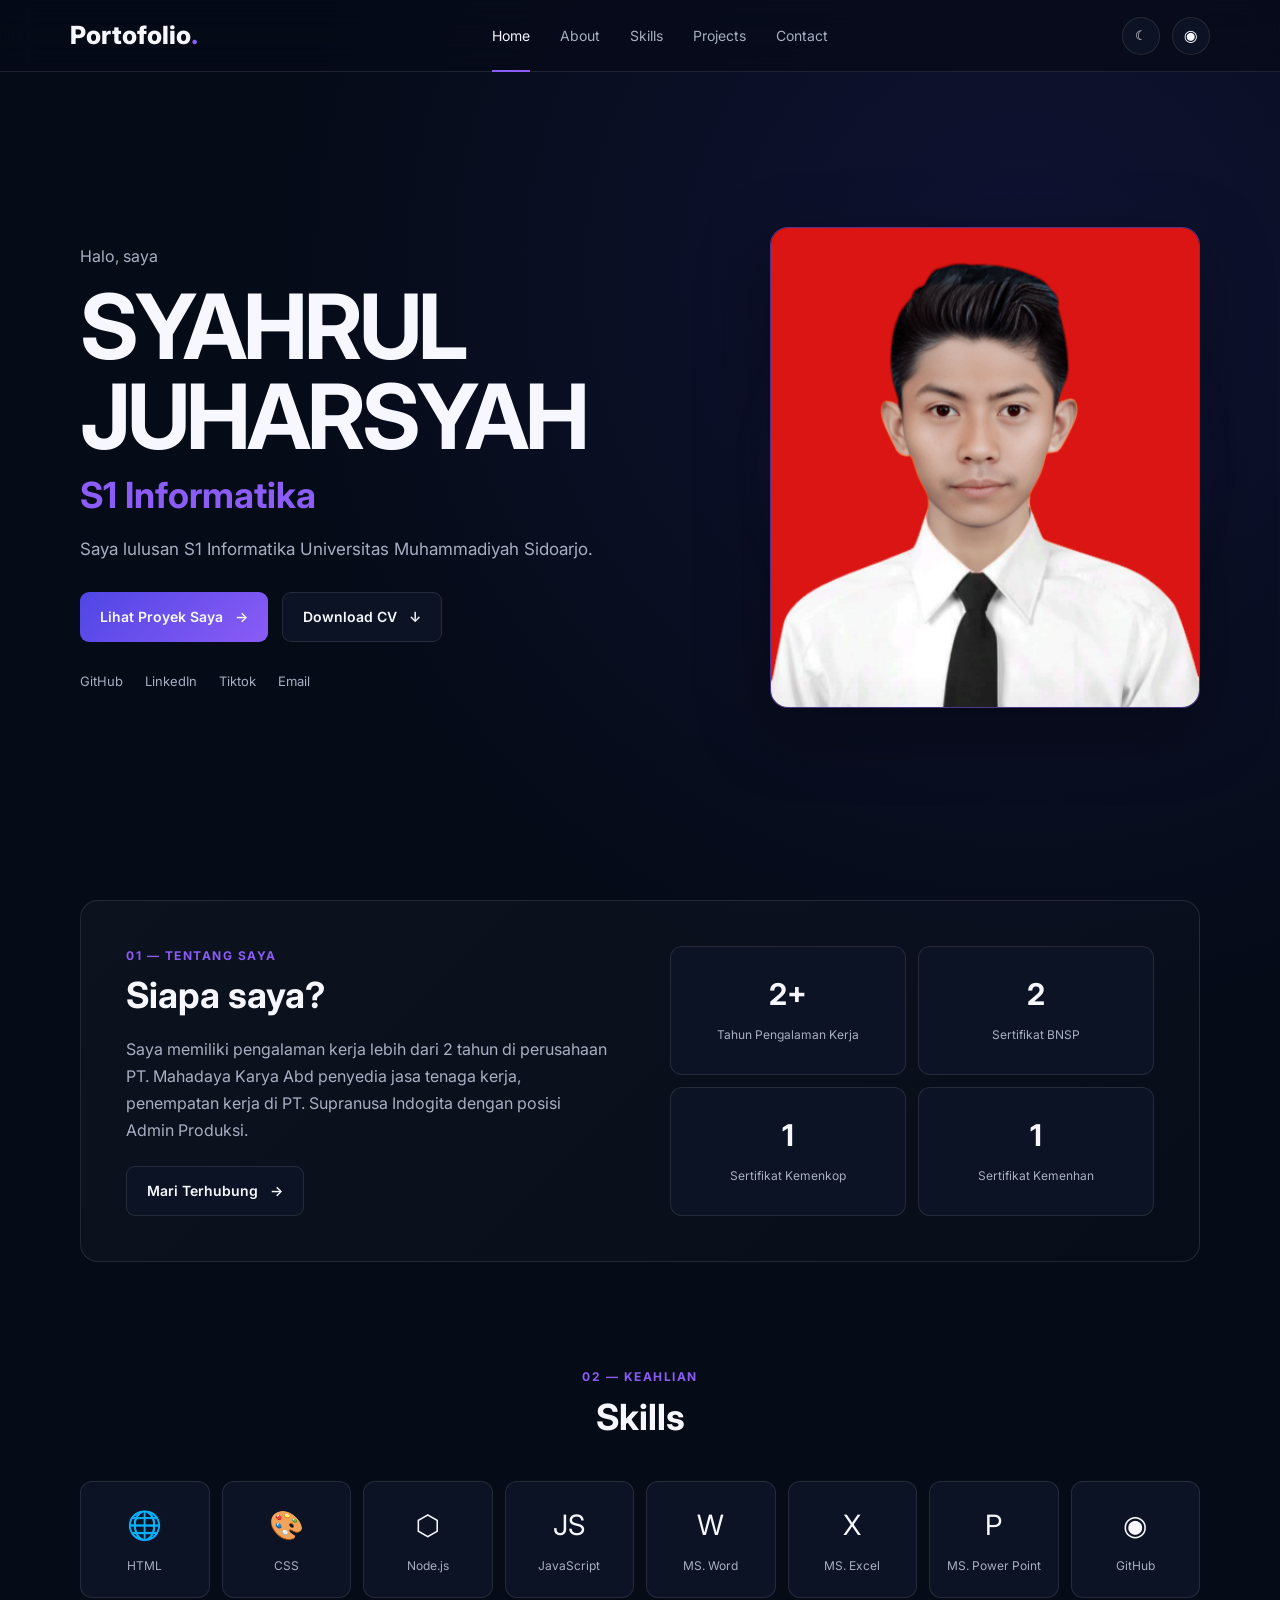
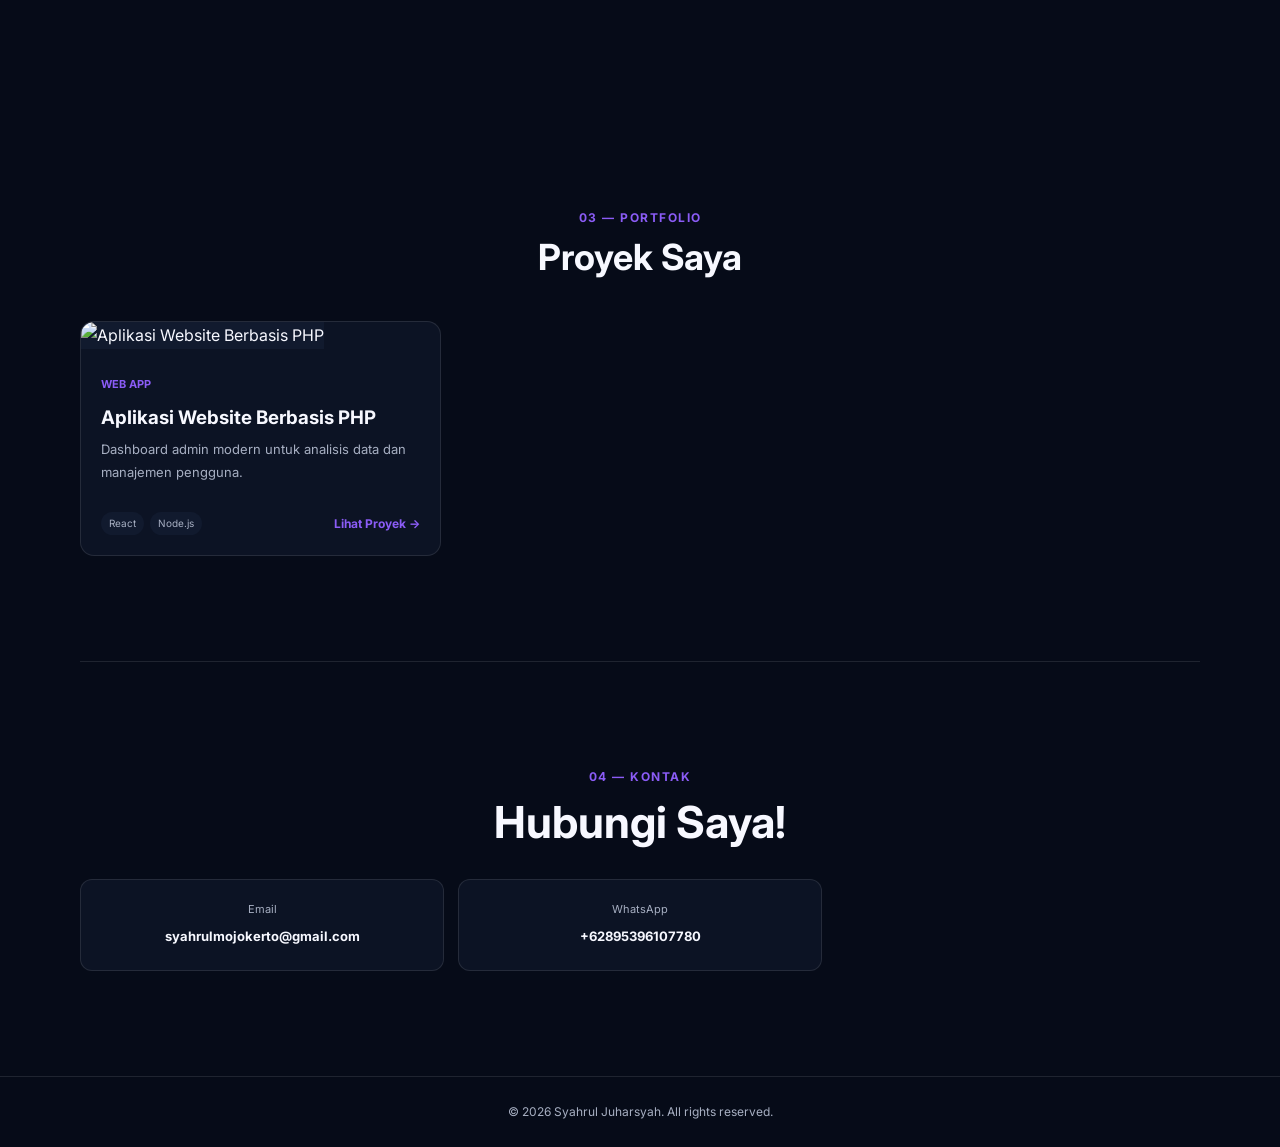
==== index.html @ e7a4976a "Update index.html" ====
<!DOCTYPE html>
<html lang="id">
<head>
  <meta charset="UTF-8">
  <meta name="viewport" content="width=device-width, initial-scale=1.0">
  <meta name="description" content="Portfolio pribadi Krian - Web Developer">
  <title>Syahrul Juharsyah — Portofolio</title>
  <link rel="stylesheet" href="style.css">
  <link rel="icon" href="assets/Photoroom-20260727_205811.png" type="image/svg+xml">
</head>
<body>
  <header class="navbar">
    <a class="logo" href="#home">Portofolio<span>.</span></a>
    <nav id="nav">
      <a href="#home" class="active">Home</a>
      <a href="#about">About</a>
      <a href="#skills">Skills</a>
      <a href="#projects">Projects</a>
      <a href="#contact">Contact</a>
    </nav>
    <div class="nav-actions">
      <button id="themeToggle" aria-label="Ganti tema">☾</button>
      <a class="github-top" href="https://github.com/USERNAME" target="_blank" rel="noopener" aria-label="GitHub">◉</a>
      <button id="menuToggle" class="menu-toggle" aria-label="Buka menu">☰</button>
    </div>
  </header>

  <main>
    <section id="home" class="hero section">
      <div class="hero-copy reveal">
        <p class="eyebrow">Halo, saya</p>
        <h1>SYAHRUL JUHARSYAH</h1>
        <h2>S1 Informatika</h2>
        <p class="hero-text">
          Saya lulusan S1 Informatika Universitas Muhammadiyah Sidoarjo.
        </p>
        <div class="buttons">
          <a class="btn primary" href="#projects">Lihat Proyek Saya <span>→</span></a>
          <a class="btn" href="assets/CV.pdf" download>Download CV <span>↓</span></a>
        </div>
        <div class="socials">
          <a href="https://github.com/USERNAME" target="_blank" rel="noopener">GitHub</a>
          <a href="https://linkedin.com/in/USERNAME" target="_blank" rel="noopener">LinkedIn</a>
          <a href="https://www.tiktok.com/@kotokbiru" target="_blank" rel="noopener">Tiktok</a>
          <a href="mailto:syahrulmojokerto@gmail.com">Email</a>
        </div>
      </div>

      <div class="hero-photo reveal">
        <div class="photo-glow"></div>
        <img src="assets/Photoroom-20260727_205811.png" alt="Foto profil Syahrul Juharsyah" id="profileImage">
      </div>
    </section>

    <section id="about" class="about section reveal">
      <div>
        <p class="section-label">01 — Tentang Saya</p>
        <h2>Siapa saya?</h2>
        <p>
          Saya memiliki pengalaman kerja lebih dari 2 tahun di perusahaan PT. Mahadaya Karya Abd penyedia jasa tenaga kerja, penempatan kerja di PT. Supranusa Indogita dengan posisi Admin Produksi.
        </p>
        <a class="btn" href="#contact">Mari Terhubung <span>→</span></a>
      </div>
      <div class="stats">
        <div class="stat"><strong>2+</strong><span>Tahun Pengalaman Kerja</span></div>
        <div class="stat"><strong>2</strong><span>Sertifikat BNSP</span></div>
        <div class="stat"><strong>1</strong><span>Sertifikat Kemenkop</span></div>
        <div class="stat"><strong>1</strong><span>Sertifikat Kemenhan</span></div>
      </div>
    </section>

    <section id="skills" class="section reveal">
      <div class="section-heading">
        <p class="section-label">02 — Keahlian</p>
        <h2>Skills</h2>
      </div>
      <div class="skills-grid" id="skillsGrid"></div>
    </section>

    <section id="projects" class="section reveal">
      <div class="section-heading">
        <p class="section-label">03 — Portfolio</p>
        <h2>Proyek Saya</h2>
      </div>
      <div class="projects-grid" id="projectsGrid"></div>
    </section>

    <section id="contact" class="contact section reveal">
      <p class="section-label">04 — Kontak</p>
      <h2>Hubungi Saya!</h2>
      <div class="contact-grid">
        <a href="mailto:syahrulmojokerto@gmail.com"><span>Email</span><strong>syahrulmojokerto@gmail.com</strong></a>
        <a href="https://wa.me/62895396107780" target="_blank" rel="noopener"><span>WhatsApp</span><strong>+62895396107780</strong></a>
      </div>
    </section>
  </main>

  <footer>
    <p>© <span id="year"></span> Syahrul Juharsyah. All rights reserved.</p>
  </footer>

  <button id="backTop" aria-label="Kembali ke atas">↑</button>
  <script src="script.js"></script>
</body>
</html>
---- style.css ----
@import url('https://fonts.googleapis.com/css2?family=Inter:wght@400;500;600;700;800&display=swap');

:root {
  --bg: #060b18;
  --surface: #0c1324;
  --surface-2: #111a2e;
  --text: #f7f8ff;
  --muted: #a7afc2;
  --line: rgba(255,255,255,.10);
  --primary: #8b5cf6;
  --primary-2: #4f46e5;
  --shadow: 0 20px 70px rgba(0,0,0,.35);
}
[data-theme="light"] {
  --bg: #f7f8fc;
  --surface: #ffffff;
  --surface-2: #eef1f8;
  --text: #121522;
  --muted: #5d6575;
  --line: rgba(18,21,34,.12);
  --shadow: 0 20px 60px rgba(20,25,50,.12);
}
* { box-sizing: border-box; margin: 0; padding: 0; }
html { scroll-behavior: smooth; }
body {
  font-family: Inter, system-ui, sans-serif;
  background: radial-gradient(circle at 80% 10%, rgba(79,70,229,.13), transparent 28%), var(--bg);
  color: var(--text); line-height: 1.7; overflow-x: hidden;
}
a { color: inherit; text-decoration: none; }
.navbar {
  position: fixed; inset: 0 0 auto; z-index: 20; height: 72px;
  display: flex; align-items: center; justify-content: space-between;
  padding: 0 5.5%; background: rgba(6,11,24,.72);
  border-bottom: 1px solid var(--line); backdrop-filter: blur(16px);
}
[data-theme="light"] .navbar { background: rgba(247,248,252,.78); }
.logo { font-size: 25px; font-weight: 800; }
.logo span, .section-label, .hero h2 { color: var(--primary); }
nav { display: flex; gap: 30px; }
nav a { color: var(--muted); font-size: 14px; position: relative; padding: 25px 0; }
nav a:hover, nav a.active { color: var(--text); }
nav a.active::after { content:""; position:absolute; left:0; right:0; bottom:0; height:2px; background:var(--primary); }
.nav-actions { display:flex; align-items:center; gap:12px; }
.nav-actions button, .github-top {
  width: 38px; height: 38px; display:grid; place-items:center; border:1px solid var(--line);
  background:var(--surface); color:var(--text); border-radius:50%; cursor:pointer;
}
.menu-toggle { display:none !important; }
.section { width:min(1120px, 90%); margin:auto; padding:105px 0; }
.hero { min-height:100vh; padding-top:140px; display:grid; grid-template-columns:1fr 1fr; gap:70px; align-items:center; }
.eyebrow { color:var(--muted); font-size:16px; margin-bottom:12px; }
.hero h1 { font-size:clamp(55px,8vw,90px); line-height:1; letter-spacing:-4px; }
.hero h2 { font-size:clamp(30px,4vw,48px); margin:12px 0; }
.hero-text { max-width:570px; color:var(--muted); font-size:17px; }
.buttons { display:flex; flex-wrap:wrap; gap:14px; margin:28px 0; }
.btn {
  display:inline-flex; align-items:center; gap:12px; padding:12px 20px;
  border:1px solid var(--line); border-radius:9px; background:var(--surface);
  transition:.25s; font-weight:600; font-size:14px;
}
.btn:hover { transform:translateY(-3px); border-color:rgba(139,92,246,.6); }
.btn.primary { background:linear-gradient(135deg,var(--primary-2),var(--primary)); border:0; }
.socials { display:flex; gap:22px; color:var(--muted); font-size:13px; }
.socials a:hover { color:var(--text); }
.hero-photo { position:relative; width:min(430px,100%); justify-self:end; }
.hero-photo::before {
  content:""; position:absolute; inset:-30px; background:radial-gradient(circle, rgba(99,102,241,.30), transparent 65%); filter:blur(15px); z-index:-1;
}
.hero-photo img {
  display:block; width:100%; aspect-ratio:1/1.12; object-fit:cover;
  border:1px solid rgba(139,92,246,.5); border-radius:18px; background:var(--surface);
  box-shadow:var(--shadow);
}
.about {
  display:grid; grid-template-columns:1fr 1fr; gap:60px; padding:45px;
  background:linear-gradient(135deg,rgba(255,255,255,.03),rgba(255,255,255,.01));
  border:1px solid var(--line); border-radius:18px;
}
.section-label { font-size:12px; font-weight:700; letter-spacing:1.5px; text-transform:uppercase; margin-bottom:8px; }
.section h2 { font-size:36px; line-height:1.2; margin-bottom:18px; }
.about p:not(.section-label), .contact > p:not(.section-label) { color:var(--muted); margin-bottom:22px; }
.stats { display:grid; grid-template-columns:repeat(2,1fr); gap:12px; }
.stat { padding:22px; background:var(--surface); border:1px solid var(--line); border-radius:12px; text-align:center; }
.stat strong { display:block; font-size:30px; color:var(--text); }
.stat span { color:var(--muted); font-size:12px; }
.section-heading { text-align:center; margin-bottom:42px; }
.skills-grid { display:grid; grid-template-columns:repeat(8,1fr); gap:12px; }
.skill {
  text-align:center; padding:20px 8px; border:1px solid var(--line); background:var(--surface);
  border-radius:12px; transition:.25s;
}
.skill:hover { transform:translateY(-5px); border-color:rgba(139,92,246,.55); }
.skill-icon { font-size:28px; margin-bottom:7px; }
.skill span { display:block; color:var(--muted); font-size:12px; }
.projects-grid { display:grid; grid-template-columns:repeat(3,1fr); gap:18px; }
.project {
  overflow:hidden; border:1px solid var(--line); background:var(--surface); border-radius:14px; transition:.25s;
}
.project:hover { transform:translateY(-6px); box-shadow:var(--shadow); }
.project img { width:100%; aspect-ratio:16/9; object-fit:cover; background:var(--surface-2); }
.project-body { padding:20px; }
.project-type { color:var(--primary); font-size:11px; font-weight:700; text-transform:uppercase; }
.project h3 { margin:5px 0; }
.project p { color:var(--muted); font-size:13px; min-height:62px; }
.project-bottom { display:flex; justify-content:space-between; align-items:center; margin-top:12px; gap:10px; }
.tags { display:flex; flex-wrap:wrap; gap:6px; }
.tag { padding:3px 8px; border-radius:20px; background:var(--surface-2); color:var(--muted); font-size:10px; }
.project-link { color:var(--primary); font-size:12px; font-weight:700; }
.contact { text-align:center; border-top:1px solid var(--line); }
.contact h2 { font-size:44px; }
.contact-grid { display:grid; grid-template-columns:repeat(3,1fr); gap:14px; margin-top:30px; }
.contact-grid a { padding:20px; border:1px solid var(--line); border-radius:12px; background:var(--surface); }
.contact-grid span { display:block; color:var(--muted); font-size:11px; margin-bottom:4px; }
.contact-grid strong { font-size:13px; overflow-wrap:anywhere; }
footer { text-align:center; padding:25px; border-top:1px solid var(--line); color:var(--muted); font-size:12px; }
#backTop { position:fixed; right:25px; bottom:25px; width:42px; height:42px; border:0; border-radius:10px; background:linear-gradient(135deg,var(--primary-2),var(--primary)); color:#fff; cursor:pointer; display:none; }
.reveal { opacity:0; transform:translateY(22px); transition:.7s ease; }
.reveal.show { opacity:1; transform:none; }
@media (max-width: 850px) {
  nav { position:absolute; top:72px; left:5%; right:5%; display:none; flex-direction:column; gap:0; padding:10px 20px; background:var(--surface); border:1px solid var(--line); border-radius:12px; }
  nav.open { display:flex; }
  nav a { padding:10px; }
  nav a.active::after { display:none; }
  .menu-toggle { display:grid !important; }
  .hero, .about { grid-template-columns:1fr; }
  .hero { padding-top:120px; }
  .hero-photo { justify-self:center; width:min(390px,90%); }
  .skills-grid { grid-template-columns:repeat(4,1fr); }
  .projects-grid { grid-template-columns:1fr 1fr; }
}
@media (max-width: 560px) {
  .section { padding:75px 0; }
  .navbar { padding:0 5%; }
  .github-top { display:none; }
  .hero h1 { letter-spacing:-2px; }
  .about { padding:28px; }
  .stats { grid-template-columns:1fr 1fr; }
  .skills-grid { grid-template-columns:repeat(2,1fr); }
  .projects-grid, .contact-grid { grid-template-columns:1fr; }
  .contact h2 { font-size:34px; }
}
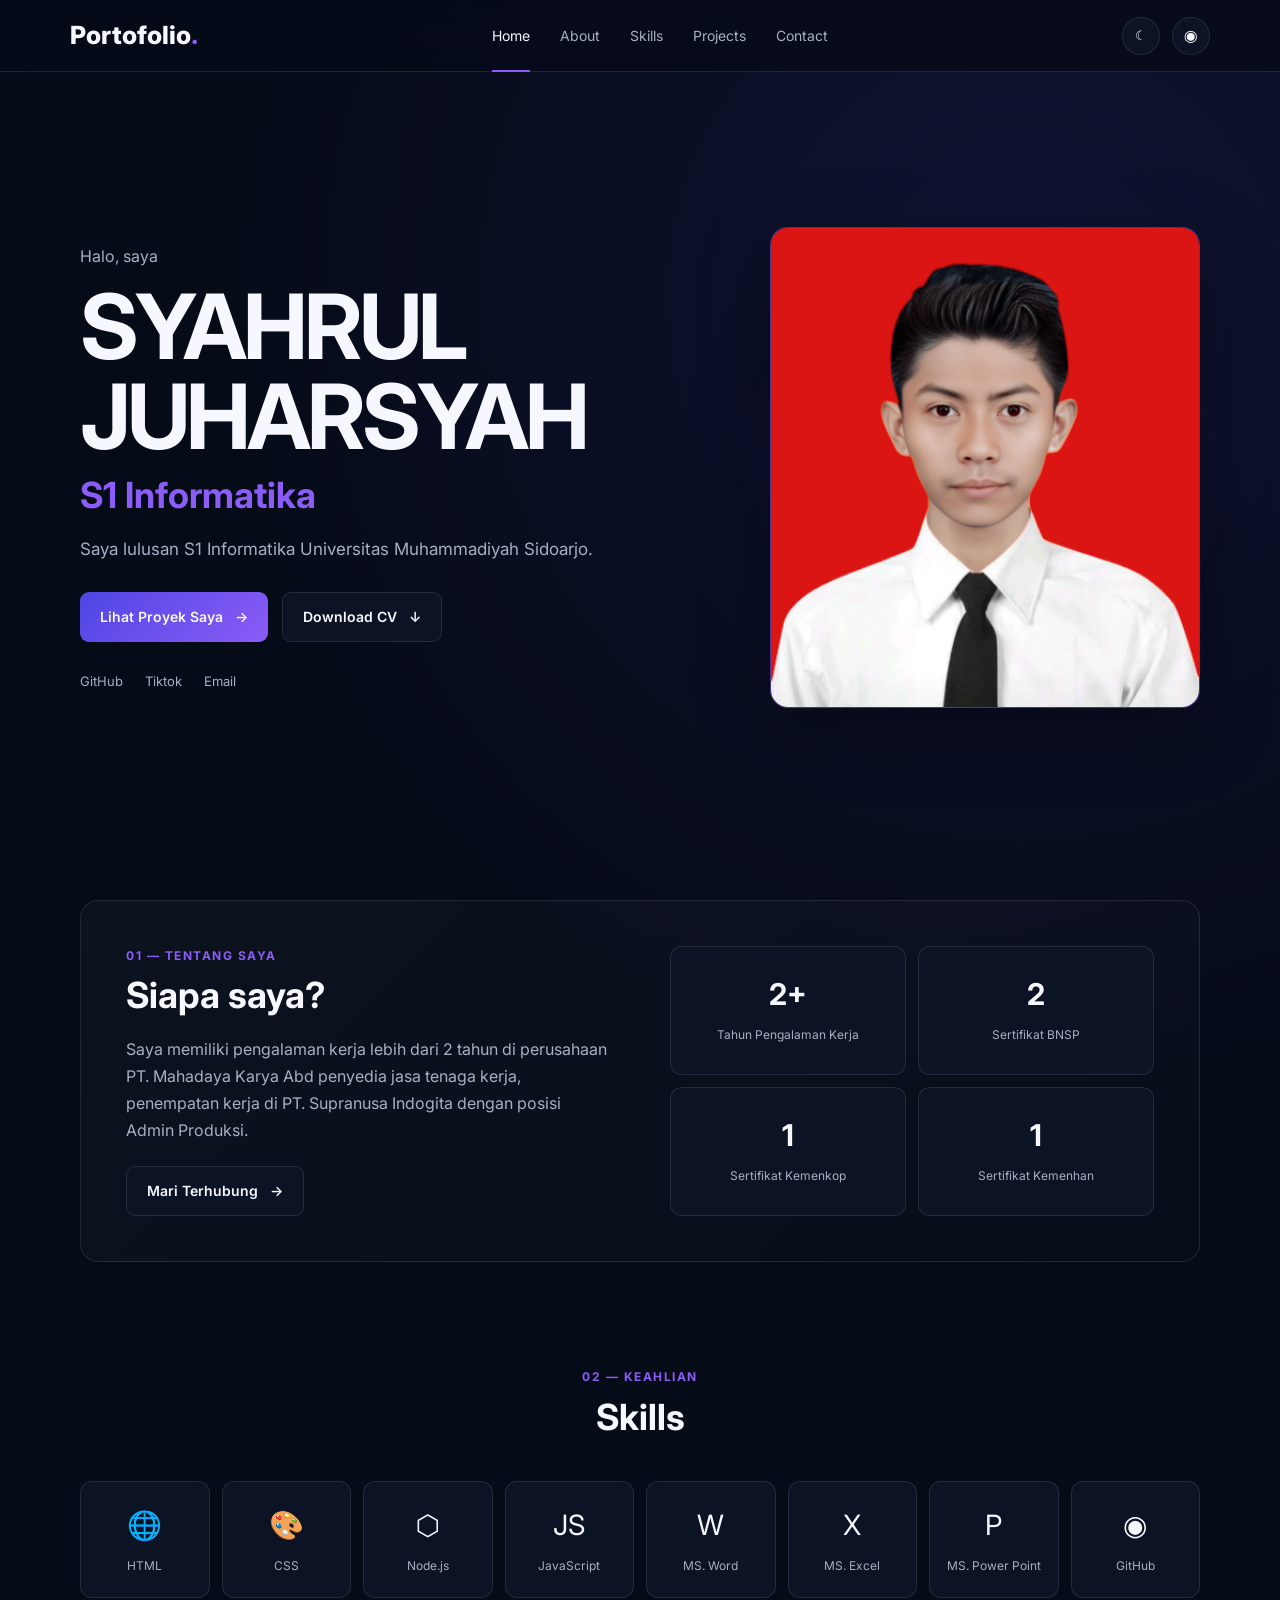
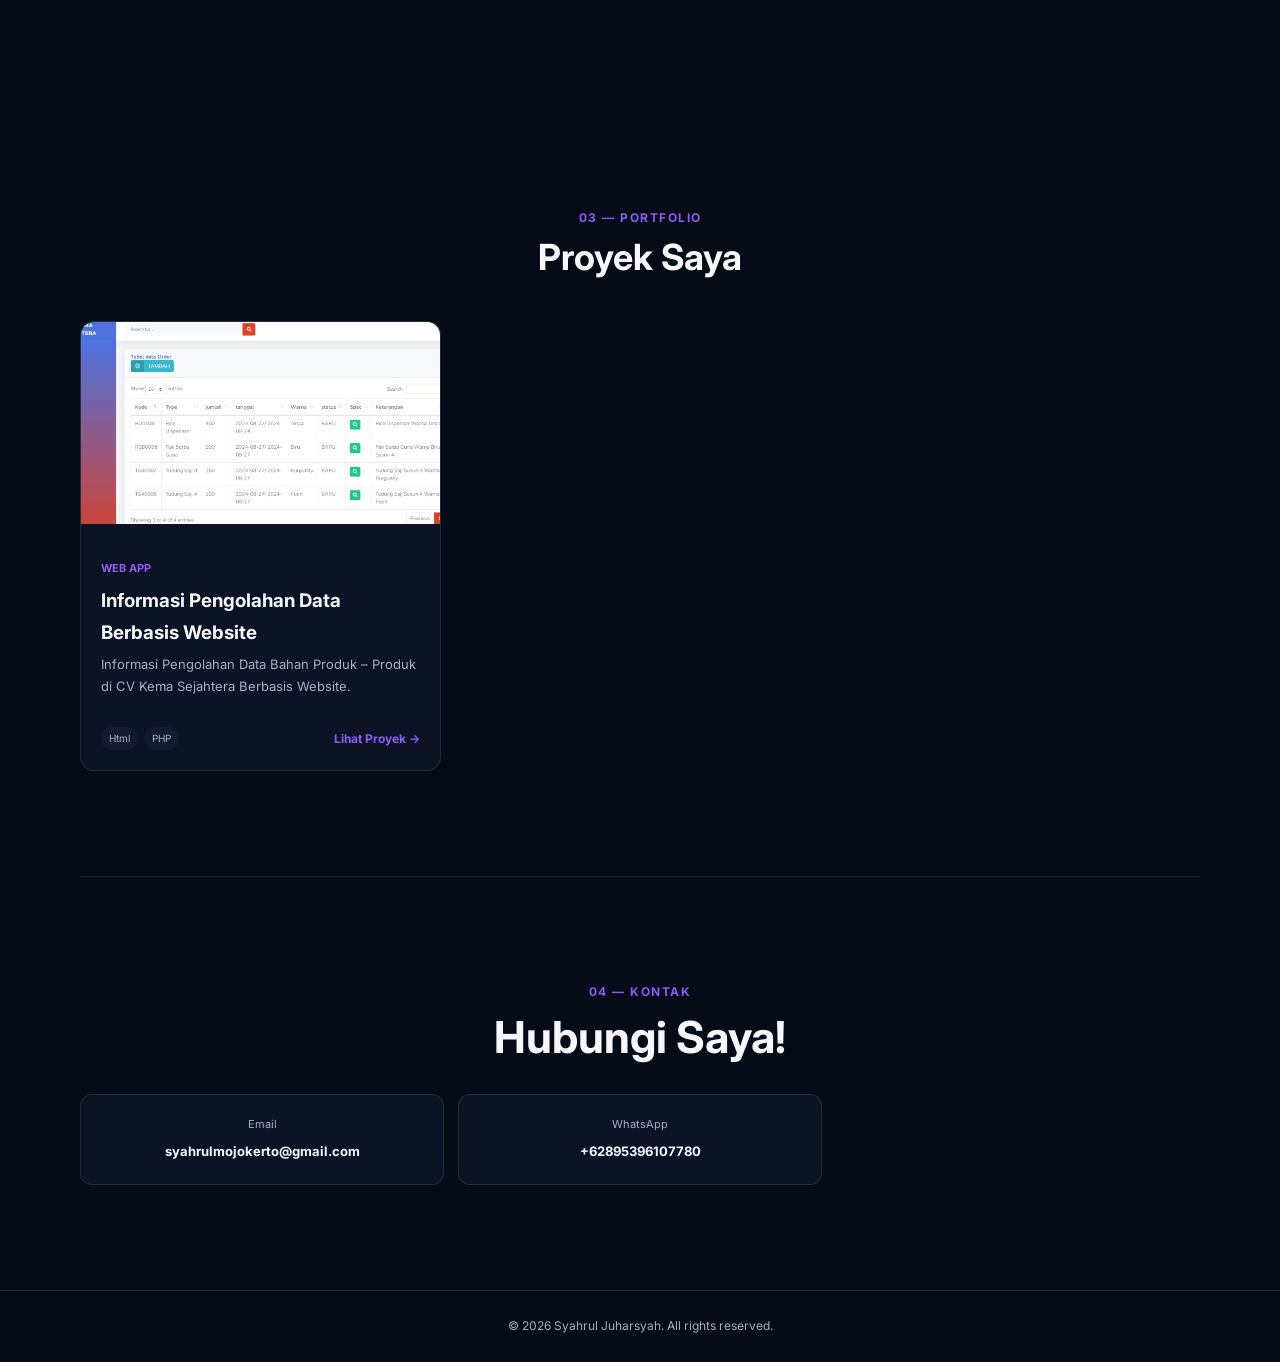
==== commit 40da5d35: "Update index.html" ====
--- a/index.html
+++ b/index.html
@@ -20,7 +20,7 @@
     </nav>
     <div class="nav-actions">
       <button id="themeToggle" aria-label="Ganti tema">☾</button>
-      <a class="github-top" href="https://github.com/USERNAME" target="_blank" rel="noopener" aria-label="GitHub">◉</a>
+      <a class="github-top" href="https://github.com/syahruljuharsyah" target="_blank" rel="noopener" aria-label="GitHub">◉</a>
       <button id="menuToggle" class="menu-toggle" aria-label="Buka menu">☰</button>
     </div>
   </header>
@@ -39,8 +39,7 @@
           <a class="btn" href="assets/CV.pdf" download>Download CV <span>↓</span></a>
         </div>
         <div class="socials">
-          <a href="https://github.com/USERNAME" target="_blank" rel="noopener">GitHub</a>
-          <a href="https://linkedin.com/in/USERNAME" target="_blank" rel="noopener">LinkedIn</a>
+          <a href="https://github.com/syahruljuharsyah" target="_blank" rel="noopener">GitHub</a>
           <a href="https://www.tiktok.com/@kotokbiru" target="_blank" rel="noopener">Tiktok</a>
           <a href="mailto:syahrulmojokerto@gmail.com">Email</a>
         </div>
